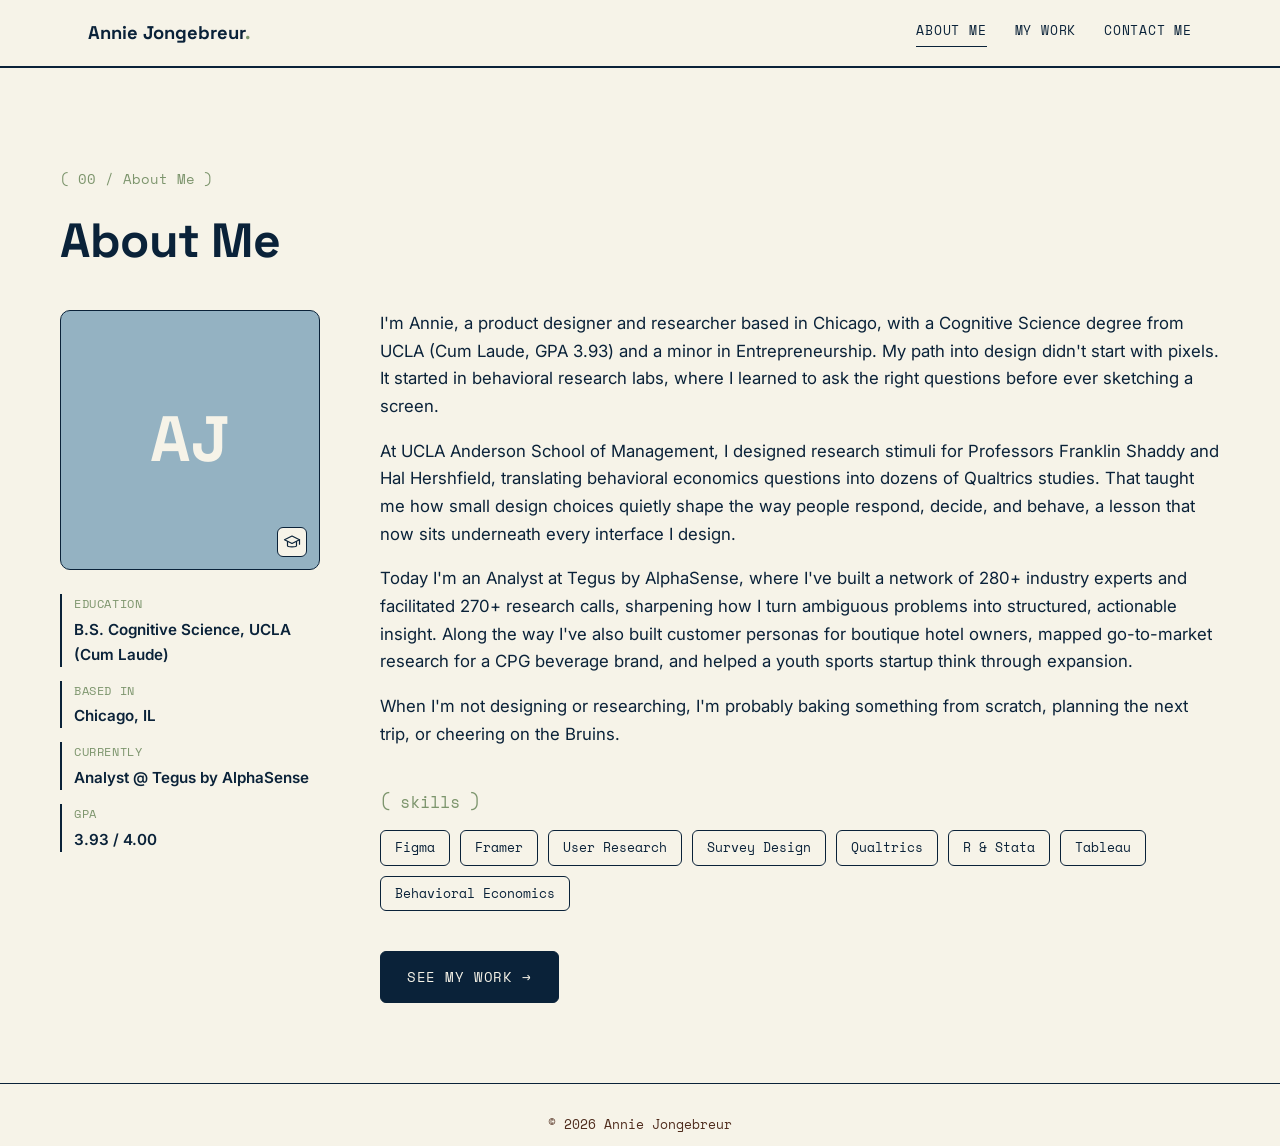
==== Portfolio/about.html @ f0859945 "Add files via upload" ====
<!DOCTYPE html>
<html lang="en">
<head>
<meta charset="UTF-8">
<meta name="viewport" content="width=device-width, initial-scale=1.0">
<title>About | Annie Jongebreur</title>
<link rel="preconnect" href="https://fonts.googleapis.com">
<link rel="preconnect" href="https://fonts.gstatic.com" crossorigin>
<link href="https://fonts.googleapis.com/css2?family=Inter:wght@400;500;600&family=Space+Grotesk:wght@500;600;700&family=Space+Mono:wght@400;700&display=swap" rel="stylesheet">
<link rel="stylesheet" href="styles.css">
</head>
<body>

<svg style="display:none">
  <symbol id="icon-cap" viewBox="0 0 24 24"><path d="M2 9 L12 4 L22 9 L12 14 Z"/><path d="M6 11.5 V17 C6 19, 18 19, 18 17 V11.5"/><line x1="22" y1="9" x2="22" y2="15"/></symbol>
</svg>

<!-- NAV -->
<header class="nav-wrap">
  <nav class="nav">
    <a href="index.html#home" class="logo">Annie Jongebreur<span class="logo-dot">.</span></a>
    <div class="tabs">
      <a href="about.html" class="tab tab-active">About Me</a>
      <a href="index.html#work" class="tab">My Work</a>
      <a href="index.html#contact" class="tab">Contact Me</a>
    </div>
  </nav>
</header>

<section class="section section-cream about-page">
  <div class="section-inner">
    <p class="section-index">( 00 / About Me )</p>
    <h1 class="section-title">About Me</h1>
  </div>

  <div class="section-inner about-grid">
    <div class="about-side">
      <div class="avatar-tile">
        <span class="avatar-mono">AJ</span>
        <svg viewBox="0 0 24 24" class="line-icon avatar-badge"><use href="#icon-cap"></use></svg>
      </div>

      <div class="fact-list">
        <div class="fact-row">
          <span class="fact-label">Education</span>
          <span class="fact-value">B.S. Cognitive Science, UCLA (Cum Laude)</span>
        </div>
        <div class="fact-row">
          <span class="fact-label">Based in</span>
          <span class="fact-value">Chicago, IL</span>
        </div>
        <div class="fact-row">
          <span class="fact-label">Currently</span>
          <span class="fact-value">Analyst @ Tegus by AlphaSense</span>
        </div>
        <div class="fact-row">
          <span class="fact-label">GPA</span>
          <span class="fact-value">3.93 / 4.00</span>
        </div>
      </div>
    </div>

    <div class="about-copy">
      <p>I'm Annie, a product designer and researcher based in Chicago, with a Cognitive Science degree from UCLA (Cum Laude, GPA 3.93) and a minor in Entrepreneurship. My path into design didn't start with pixels. It started in behavioral research labs, where I learned to ask the right questions before ever sketching a screen.</p>

      <p>At UCLA Anderson School of Management, I designed research stimuli for Professors Franklin Shaddy and Hal Hershfield, translating behavioral economics questions into dozens of Qualtrics studies. That taught me how small design choices quietly shape the way people respond, decide, and behave, a lesson that now sits underneath every interface I design.</p>

      <p>Today I'm an Analyst at Tegus by AlphaSense, where I've built a network of 280+ industry experts and facilitated 270+ research calls, sharpening how I turn ambiguous problems into structured, actionable insight. Along the way I've also built customer personas for boutique hotel owners, mapped go-to-market research for a CPG beverage brand, and helped a youth sports startup think through expansion.</p>

      <p>When I'm not designing or researching, I'm probably baking something from scratch, planning the next trip, or cheering on the Bruins.</p>

      <p class="section-index" style="margin-top:2.5rem;">( skills )</p>
      <div class="tag-row">
        <span class="tag">Figma</span>
        <span class="tag">Framer</span>
        <span class="tag">User Research</span>
        <span class="tag">Survey Design</span>
        <span class="tag">Qualtrics</span>
        <span class="tag">R &amp; Stata</span>
        <span class="tag">Tableau</span>
        <span class="tag">Behavioral Economics</span>
      </div>

      <a href="index.html#work" class="btn btn-primary" style="margin-top:2.5rem;">See my work →</a>
    </div>
  </div>
</section>

<footer class="footer footer-light">© <span id="year"></span> Annie Jongebreur</footer>

<script>document.getElementById('year').textContent = new Date().getFullYear();</script>
</body>
</html>
---- Portfolio/styles.css ----
:root {
  --green: #7D956D;
  --blue: #94B2C2;
  --cream: #F6F3E8;
  --brown: #4F2C1D;
  --navy: #0A2239;

  --ink: var(--navy);
  --paper: var(--cream);

  --font-display: 'Space Grotesk', sans-serif;
  --font-body: 'Inter', sans-serif;
  --font-mono: 'Space Mono', monospace;
}

* { box-sizing: border-box; }

html {
  scroll-behavior: smooth;
  scroll-padding-top: 90px;
}

body {
  margin: 0;
  background: var(--paper);
  color: var(--ink);
  font-family: var(--font-body);
  line-height: 1.65;
  background-image:
    linear-gradient(rgba(10,34,57,0.05) 1px, transparent 1px),
    linear-gradient(90deg, rgba(10,34,57,0.05) 1px, transparent 1px);
  background-size: 32px 32px;
}

h1, h2, h3 {
  font-family: var(--font-display);
  font-weight: 700;
  letter-spacing: -0.01em;
  margin: 0;
}

p { margin: 0 0 1em; }

a { color: inherit; text-decoration: none; }

/* ---------- NAV ---------- */
.nav-wrap {
  position: sticky;
  top: 0;
  z-index: 50;
  background: var(--paper);
  border-bottom: 1.5px solid var(--ink);
}

.nav {
  max-width: 1160px;
  margin: 0 auto;
  display: flex;
  align-items: center;
  justify-content: space-between;
  padding: 18px 28px;
}

.logo {
  font-family: var(--font-display);
  font-size: 1.15rem;
  font-weight: 700;
  color: var(--ink);
}
.logo-dot { color: var(--green); }

.tabs {
  display: flex;
  gap: 28px;
  flex-wrap: wrap;
}

.tab {
  font-family: var(--font-mono);
  font-size: 0.82rem;
  text-transform: uppercase;
  letter-spacing: 0.06em;
  padding-bottom: 4px;
  border-bottom: 1.5px solid transparent;
  transition: border-color 0.15s ease, color 0.15s ease;
}
.tab:hover, .tab-active {
  border-color: var(--ink);
}

/* ---------- BUTTONS ---------- */
.btn {
  font-family: var(--font-mono);
  font-size: 0.9rem;
  text-transform: uppercase;
  letter-spacing: 0.04em;
  padding: 13px 26px;
  border: 1.5px solid var(--ink);
  border-radius: 6px;
  background: var(--ink);
  color: var(--paper);
  cursor: pointer;
  display: inline-block;
  transition: background 0.15s ease, color 0.15s ease;
}
.btn:hover { background: transparent; color: var(--ink); }
.btn-light { background: var(--paper); color: var(--ink); border-color: var(--paper); }
.btn-light:hover { background: transparent; color: var(--paper); }

/* ---------- HERO ---------- */
.hero {
  position: relative;
  min-height: 92vh;
  display: flex;
  align-items: center;
  padding: 60px 28px;
}

.corner-mark {
  position: absolute;
  font-family: var(--font-mono);
  color: var(--brown);
  font-size: 1.1rem;
  opacity: 0.6;
}
.corner-tl { top: 24px; left: 24px; }
.corner-tr { top: 24px; right: 24px; }
.corner-bl { bottom: 24px; left: 24px; }
.corner-br { bottom: 24px; right: 24px; }

.hero-grid {
  max-width: 1160px;
  margin: 0 auto;
  width: 100%;
  display: grid;
  grid-template-columns: 1.15fr 0.85fr;
  gap: 60px;
  align-items: center;
}

.eyebrow {
  font-family: var(--font-mono);
  font-size: 0.85rem;
  text-transform: uppercase;
  letter-spacing: 0.06em;
  color: var(--brown);
  margin-bottom: 14px;
}

.hero-line {
  font-size: clamp(2.4rem, 5.2vw, 4.2rem);
  color: var(--ink);
  display: flex;
  align-items: center;
  gap: 0.3em;
  flex-wrap: wrap;
  line-height: 1.1;
}

.cycle-wrap {
  display: inline-block;
  color: var(--green);
}

.cycle-word {
  display: inline-block;
  transition: opacity 0.3s ease, transform 0.3s ease;
}
.cycle-word.fade {
  opacity: 0;
  transform: translateY(8px);
}

.rebus-icon {
  width: 0.9em;
  height: 0.9em;
  fill: none;
  stroke: var(--ink);
  stroke-width: 1.6;
  stroke-linecap: round;
  stroke-linejoin: round;
  transition: opacity 0.3s ease, transform 0.3s ease;
  flex-shrink: 0;
}
.rebus-icon.hide { opacity: 0; transform: scale(0.6); }

.hero-sub {
  max-width: 480px;
  font-size: 1.08rem;
  color: var(--brown);
  margin-top: 18px;
}

.hero-photo-frame {
  position: relative;
  border: 1.5px solid var(--ink);
  border-radius: 10px;
  aspect-ratio: 4 / 5;
  overflow: hidden;
  background: var(--blue);
  display: flex;
  align-items: center;
  justify-content: center;
}
.hero-photo {
  width: 100%;
  height: 100%;
  object-fit: cover;
  filter: grayscale(35%) contrast(1.05);
}
.photo-fallback {
  display: none;
  font-family: var(--font-mono);
  font-size: 0.8rem;
  text-align: center;
  color: var(--paper);
  padding: 20px;
  line-height: 1.6;
}
.hero-photo-frame.photo-missing .hero-photo { display: none; }
.hero-photo-frame.photo-missing .photo-fallback { display: block; }

/* ---------- SECTIONS ---------- */
.section {
  padding: 100px 24px;
  border-top: 1.5px solid var(--ink);
}
.section-inner {
  max-width: 1160px;
  margin: 0 auto;
}
.section-cream { background: var(--paper); }
.section-navy { background: var(--navy); color: var(--paper); }

.section-index {
  font-family: var(--font-mono);
  font-size: 0.85rem;
  color: var(--green);
  margin-bottom: 10px;
}
.section-index.on-dark { color: var(--blue); }

.section-title {
  font-size: clamp(2rem, 4.5vw, 3rem);
  margin-bottom: 16px;
}
.section-title.on-dark { color: var(--paper); }

.section-lede {
  max-width: 600px;
  color: var(--brown);
  font-size: 1.05rem;
}
.section-lede.on-dark { color: var(--blue); }

/* ---------- ICON TILES ---------- */
.icon-tile {
  width: 56px;
  height: 56px;
  border: 1.5px solid var(--ink);
  border-radius: 10px;
  display: flex;
  align-items: center;
  justify-content: center;
  background: var(--paper);
  margin-bottom: 18px;
}
.line-icon {
  width: 28px;
  height: 28px;
  fill: none;
  stroke: var(--ink);
  stroke-width: 1.6;
  stroke-linecap: round;
  stroke-linejoin: round;
}

/* ---------- WORK ---------- */
.work-grid {
  margin-top: 40px;
  display: grid;
  grid-template-columns: repeat(auto-fit, minmax(250px, 1fr));
  gap: 24px;
}

.work-card {
  background: var(--paper);
  border: 1.5px solid var(--ink);
  border-radius: 10px;
  padding: 24px;
  transition: transform 0.15s ease, box-shadow 0.15s ease;
}
.work-card:hover {
  transform: translateY(-4px);
  box-shadow: 4px 4px 0 var(--ink);
}

.work-kicker {
  font-family: var(--font-mono);
  color: var(--green);
  font-size: 0.78rem;
  text-transform: uppercase;
  letter-spacing: 0.05em;
}
.work-card h3 { font-size: 1.35rem; margin: 8px 0 8px; }
.work-card p { font-size: 0.94rem; color: var(--brown); }
.work-tag {
  display: inline-block;
  margin-top: 10px;
  font-family: var(--font-mono);
  font-size: 0.75rem;
  padding: 4px 10px;
  border: 1px solid var(--ink);
  border-radius: 6px;
}

.work-card-add {
  display: flex;
  flex-direction: column;
  align-items: flex-start;
  justify-content: center;
  border-style: dashed;
  background: transparent;
}
.work-card-add p { color: var(--brown); }

/* ---------- CONTACT ---------- */
.contact-grid {
  display: grid;
  grid-template-columns: repeat(auto-fit, minmax(220px, 1fr));
  gap: 20px;
  margin: 40px 0;
}

.contact-card {
  border: 1.5px solid var(--paper);
  border-radius: 10px;
  padding: 22px;
  display: flex;
  flex-direction: column;
  gap: 6px;
  transition: transform 0.15s ease, background 0.15s ease;
}
.contact-card:hover { transform: translateY(-3px); background: rgba(148,178,194,0.12); }
.contact-label {
  font-family: var(--font-mono);
  color: var(--blue);
  font-size: 0.78rem;
  text-transform: uppercase;
  letter-spacing: 0.05em;
}
.contact-value { font-weight: 600; font-size: 1.05rem; }
.contact-card-static { cursor: default; }
.contact-card-static:hover { transform: none; background: none; }

.contact-form {
  max-width: 560px;
  display: flex;
  flex-direction: column;
  gap: 14px;
}
.form-row {
  display: flex;
  gap: 14px;
  flex-wrap: wrap;
}
.form-row input { flex: 1; min-width: 200px; }
.contact-form input,
.contact-form textarea {
  font-family: var(--font-body);
  font-size: 1rem;
  padding: 12px 14px;
  border: 1.5px solid var(--paper);
  border-radius: 8px;
  background: rgba(255,255,255,0.05);
  color: var(--paper);
}
.contact-form input::placeholder,
.contact-form textarea::placeholder { color: rgba(246,243,232,0.5); }
.contact-form textarea { resize: vertical; }

.footer {
  text-align: center;
  padding: 30px 0 10px;
  font-family: var(--font-mono);
  color: var(--blue);
  font-size: 0.82rem;
}
.footer-light {
  color: var(--brown);
  border-top: 1.5px solid var(--ink);
  background: var(--paper);
}

/* ---------- ABOUT PAGE ---------- */
.about-page { padding-bottom: 80px; }
.about-grid {
  display: grid;
  grid-template-columns: 260px 1fr;
  gap: 60px;
  align-items: start;
  margin-top: 30px;
}

.about-side { position: sticky; top: 110px; }

.avatar-tile {
  width: 100%;
  aspect-ratio: 1;
  border: 1.5px solid var(--ink);
  border-radius: 10px;
  background: var(--blue);
  display: flex;
  align-items: center;
  justify-content: center;
  position: relative;
  margin-bottom: 24px;
}
.avatar-mono {
  font-family: var(--font-display);
  font-size: 4rem;
  font-weight: 700;
  color: var(--paper);
}
.avatar-badge {
  position: absolute;
  bottom: 12px;
  right: 12px;
  width: 30px;
  height: 30px;
  padding: 5px;
  background: var(--paper);
  border: 1.5px solid var(--ink);
  border-radius: 6px;
  stroke: var(--ink);
}

.fact-list {
  display: flex;
  flex-direction: column;
  gap: 14px;
}
.fact-row {
  border-left: 2px solid var(--ink);
  padding-left: 12px;
  display: flex;
  flex-direction: column;
  gap: 2px;
}
.fact-label {
  font-family: var(--font-mono);
  font-size: 0.78rem;
  text-transform: uppercase;
  letter-spacing: 0.05em;
  color: var(--green);
}
.fact-value { font-weight: 600; font-size: 0.95rem; }

.about-copy p { font-size: 1.05rem; }

.tag-row {
  display: flex;
  flex-wrap: wrap;
  gap: 10px;
  margin-top: 14px;
}
.tag {
  font-family: var(--font-mono);
  font-size: 0.82rem;
  padding: 6px 14px;
  border: 1.5px solid var(--ink);
  border-radius: 6px;
  background: var(--paper);
}

/* ---------- FEATURED CASE STUDY CARD ---------- */
.featured-case {
  display: flex;
  gap: 36px;
  border: 1.5px solid var(--ink);
  border-radius: 12px;
  padding: 28px;
  margin-top: 40px;
  background: var(--paper);
  align-items: stretch;
  transition: transform 0.15s ease, box-shadow 0.15s ease;
}
.featured-case:hover { transform: translateY(-4px); box-shadow: 5px 5px 0 var(--ink); }

.featured-case-media {
  flex: 0 0 260px;
  border: 1.5px solid var(--ink);
  border-radius: 10px;
  background: var(--blue);
  display: flex;
  align-items: center;
  justify-content: center;
  overflow: hidden;
  padding: 14px;
}
.featured-case-media img {
  width: 100%;
  height: auto;
  max-height: 320px;
  object-fit: contain;
  border-radius: 6px;
}

.featured-case-copy {
  flex: 1;
  display: flex;
  flex-direction: column;
  justify-content: center;
}
.featured-case-copy h3 { font-size: 1.7rem; margin: 8px 0 10px; }
.featured-case-copy p { color: var(--brown); font-size: 0.98rem; max-width: 560px; }
.featured-case-copy .tag-row { margin: 6px 0 18px; }
.featured-case-copy .btn { align-self: flex-start; }

.subgrid-label {
  font-family: var(--font-mono);
  font-size: 0.8rem;
  text-transform: uppercase;
  letter-spacing: 0.05em;
  color: var(--brown);
  margin: 48px 0 -4px;
}

/* ---------- CASE STUDY PAGE ---------- */
.cs-back {
  display: inline-block;
  font-family: var(--font-mono);
  font-size: 0.82rem;
  padding: 26px 24px 0;
  max-width: 1160px;
  margin: 0 auto;
}
.cs-back-row { max-width: 1160px; margin: 0 auto; padding: 0 24px; }

.cs-header {
  max-width: 1160px;
  margin: 0 auto;
  padding: 20px 24px 50px;
}
.cs-header h1 {
  font-size: clamp(2.1rem, 5vw, 3.2rem);
  margin: 14px 0 18px;
  max-width: 800px;
}
.cs-header .section-lede { max-width: 700px; }

.cs-meta {
  display: flex;
  flex-wrap: wrap;
  gap: 32px;
  margin-top: 30px;
}
.cs-meta-item {
  border-left: 2px solid var(--ink);
  padding-left: 12px;
}
.cs-meta-label {
  display: block;
  font-family: var(--font-mono);
  font-size: 0.76rem;
  text-transform: uppercase;
  letter-spacing: 0.05em;
  color: var(--green);
}
.cs-meta-value { font-weight: 600; font-size: 0.95rem; }

.cs-figure-solo {
  max-width: 420px;
  margin-left: auto;
  margin-right: auto;
}
.cs-figure-solo img { width: 100%; }
.cs-figure-solo .cs-figure-caption { text-align: center; max-width: none; }

.cs-section {
  padding: 64px 24px;
  border-top: 1.5px solid var(--ink);
}
.cs-section-inner { max-width: 1160px; margin: 0 auto; }
.cs-section h2 { font-size: clamp(1.6rem, 3.5vw, 2.2rem); margin-bottom: 18px; }
.cs-section > .cs-section-inner > p,
.cs-body p { font-size: 1.02rem; color: var(--brown); max-width: 760px; }

.cs-list { margin: 0 0 1.4em; padding-left: 1.3em; color: var(--brown); }
.cs-list li { margin-bottom: 8px; font-size: 1.02rem; }
.cs-list .cs-sublist { margin-top: 8px; }

.cs-numbered {
  list-style: none;
  margin: 0;
  padding: 0;
  counter-reset: cs-count;
}
.cs-numbered > li {
  counter-increment: cs-count;
  position: relative;
  padding-left: 42px;
  margin-bottom: 20px;
  font-size: 1.02rem;
  color: var(--brown);
}
.cs-numbered > li::before {
  content: counter(cs-count, decimal-leading-zero);
  position: absolute;
  left: 0;
  top: 0;
  font-family: var(--font-mono);
  font-size: 0.85rem;
  color: var(--green);
  border: 1.5px solid var(--ink);
  border-radius: 5px;
  width: 26px;
  height: 26px;
  display: flex;
  align-items: center;
  justify-content: center;
  background: var(--paper);
}
.cs-numbered > li strong { color: var(--ink); }

.cs-quotes {
  display: flex;
  flex-direction: column;
  gap: 14px;
  margin: 24px 0;
}
.cs-quote {
  border-left: 2.5px solid var(--green);
  padding: 4px 0 4px 18px;
  font-size: 1rem;
  font-style: italic;
  color: var(--ink);
  max-width: 720px;
}

.cs-figure { margin: 28px 0; }
.cs-figure img {
  width: 100%;
  display: block;
}
.cs-figure-caption {
  font-family: var(--font-mono);
  font-size: 0.8rem;
  color: var(--brown);
  margin-top: 10px;
  max-width: 620px;
}
.cs-problem-cols {
  display: grid;
  grid-template-columns: 1fr 1fr;
  gap: 32px;
  margin: 32px 0;
  align-items: start;
}
.cs-problem-col {
  border: 1.5px solid var(--ink);
  border-radius: 12px;
  padding: 26px;
}
.cs-problem-col h3 {
  font-size: 1.7rem;
  margin-bottom: 12px;
}
.cs-problem-col p { color: var(--brown); font-size: 1.02rem; }
.cs-problem-col .cs-figure { margin: 22px 0; }
.cs-problem-col .cs-flow { margin: 16px 0 0; }

.cs-flow {
  display: flex;
  flex-wrap: wrap;
  align-items: center;
  gap: 10px;
  margin: 26px 0;
  padding: 22px;
  border: 1.5px solid var(--ink);
  border-radius: 10px;
  background: rgba(148,178,194,0.1);
}
.cs-flow-chip {
  font-family: var(--font-mono);
  font-size: 0.8rem;
  text-transform: uppercase;
  letter-spacing: 0.03em;
  padding: 8px 12px;
  border: 1.5px solid var(--ink);
  border-radius: 6px;
  background: var(--paper);
}
.cs-flow-arrow { color: var(--brown); font-size: 1rem; }

.cs-problem-intro {
  display: flex;
  gap: 32px;
  align-items: stretch;
  margin-top: 30px;
}
.cs-problem-intro-image { flex: 3; margin: 0; }
.cs-problem-intro-image img { height: auto; }
.cs-flow-vertical {
  flex: 1;
  min-width: 190px;
  max-width: 230px;
  display: flex;
  flex-direction: column;
  align-items: center;
  gap: 6px;
  border: 1.5px solid var(--ink);
  border-radius: 10px;
  padding: 16px;
  background: rgba(148,178,194,0.1);
}
.cs-flow-vertical-label {
  font-size: 0.78rem;
  color: var(--brown);
  text-align: center;
  margin: 0 0 6px;
}
.cs-flow-vertical .cs-flow-chip {
  width: 100%;
  text-align: center;
  box-sizing: border-box;
  font-size: 0.7rem;
  padding: 6px 8px;
}
.cs-flow-arrow-down { color: var(--brown); font-size: 1rem; line-height: 1; }

.cs-cta-showcase {
  display: flex;
  align-items: center;
  justify-content: center;
  gap: 40px;
  margin: 36px 0;
}
.cs-cta-showcase .cs-figure-solo { margin: 0; flex-shrink: 0; }
.cs-cta-quote { flex: 1; max-width: 260px; margin: 0; }

.cs-loop-row {
  display: grid;
  grid-template-columns: 1fr 400px;
  gap: 40px;
  align-items: center;
  margin: 28px 0;
}
.cs-loop-row p { margin: 0; }

.cs-cycle { margin: 0; }
.cs-cycle svg { width: 100%; height: auto; display: block; }
.cs-cycle-node-rect { fill: var(--paper); stroke: var(--ink); stroke-width: 1.75; }
.cs-cycle-path { fill: none; stroke: var(--ink); stroke-width: 1.75; }
.cs-cycle-arrow { fill: var(--ink); }
.cs-cycle-label {
  font-family: var(--font-mono);
  font-size: 11px;
  fill: var(--ink);
  text-anchor: middle;
}

.cs-pin-arrowhead { fill: var(--ink); }

.cs-layout-showcase { margin-top: 30px; }

.cs-annotated-screen {
  position: relative;
  display: grid;
  grid-template-columns: 300px 400px 300px;
  gap: 30px;
  justify-content: center;
  margin: 0 auto 70px;
}
.cs-annotated-screen:last-of-type { margin-bottom: 10px; }

.cs-annotated-media { position: relative; }
.cs-annotated-media img { width: 100%; display: block; }
.cs-callout-lines {
  position: absolute;
  inset: 0;
  width: 100%;
  height: 100%;
  pointer-events: none;
}
.cs-callout-lines path {
  fill: none;
  stroke: var(--ink);
  stroke-width: 1.5;
}

.cs-callouts-left, .cs-callouts-right { position: relative; }
.cs-callout {
  position: absolute;
  width: 100%;
  box-sizing: border-box;
}
.cs-callouts-left .cs-callout { text-align: right; padding-right: 20px; }
.cs-callouts-right .cs-callout { text-align: left; padding-left: 20px; }

.cs-callout-num {
  display: inline-flex;
  align-items: center;
  justify-content: center;
  width: 26px;
  height: 26px;
  border: 1.5px solid var(--ink);
  border-radius: 5px;
  font-family: var(--font-mono);
  font-size: 0.82rem;
  font-weight: 700;
  color: var(--green);
  background: var(--paper);
  margin-bottom: 8px;
}
.cs-callout p {
  margin: 0;
  font-size: 1.02rem;
  line-height: 1.55;
  color: var(--brown);
}

.cs-conclusion {
  max-width: 1040px;
  margin: 30px auto 0;
  padding: 32px 44px;
  border: 1.5px solid var(--ink);
  border-radius: 14px;
  background: rgba(148,178,194,0.1);
  font-size: 1.05rem;
  color: var(--brown);
  text-align: center;
}

.cs-principles {
  display: grid;
  grid-template-columns: repeat(2, 1fr);
  gap: 20px;
  margin-top: 24px;
}
.cs-principles-tight {
  grid-template-columns: repeat(auto-fit, minmax(230px, 1fr));
  margin-top: 18px;
}
.principle-card {
  border: 1.5px solid var(--ink);
  border-radius: 10px;
  padding: 22px;
}
.principle-index {
  font-family: var(--font-mono);
  font-size: 0.78rem;
  color: var(--green);
  display: block;
  margin-bottom: 8px;
}
.principle-card h3 { font-size: 1.2rem; margin-bottom: 8px; }
.principle-card p { font-size: 0.92rem; color: var(--brown); margin: 0; }

.wireframe-grid {
  display: grid;
  grid-template-columns: repeat(auto-fit, minmax(220px, 1fr));
  gap: 22px;
  margin-top: 30px;
}
.wireframe-card {
  border: 1.5px solid var(--ink);
  border-radius: 10px;
  padding: 16px;
  background: var(--paper);
}
.wireframe-card img {
  width: 100%;
  border: 1px solid var(--ink);
  border-radius: 6px;
  margin-bottom: 14px;
}
.wireframe-card h4 {
  font-family: var(--font-display);
  font-size: 1.05rem;
  margin: 0 0 10px;
}
.wf-pros, .wf-cons {
  font-size: 0.85rem;
  margin: 0 0 8px;
  color: var(--brown);
}
.wf-pros span, .wf-cons span {
  font-family: var(--font-mono);
  font-size: 0.72rem;
  text-transform: uppercase;
  letter-spacing: 0.04em;
  color: var(--green);
  display: block;
  margin-bottom: 3px;
}
.wf-cons span { color: var(--brown); }

.choice-row {
  display: flex;
  align-items: center;
  gap: 44px;
  margin-bottom: 56px;
}
.choice-row:nth-of-type(even) { flex-direction: row-reverse; }
.choice-media {
  flex: 0 0 300px;
  display: flex;
  align-items: center;
  justify-content: center;
}
.choice-media img { width: 100%; }
.choice-text { flex: 1; }
.choice-text .cs-meta-label { margin-bottom: 6px; }
.choice-text h3 { font-size: 1.3rem; margin-bottom: 8px; }
.choice-text p { color: var(--brown); font-size: 0.98rem; margin: 0; }
.choice-row-noimg .choice-text { flex: 1; max-width: 720px; }

.cs-note {
  border: 1.5px dashed var(--ink);
  border-radius: 10px;
  padding: 18px 20px;
  font-family: var(--font-mono);
  font-size: 0.85rem;
  color: var(--brown);
  max-width: 640px;
  margin-top: 10px;
}

.cs-stat-grid {
  display: grid;
  grid-template-columns: repeat(auto-fit, minmax(120px, 1fr));
  gap: 16px;
  margin: 20px 0 40px;
}
.cs-stat {
  border: 1.5px solid var(--ink);
  border-radius: 10px;
  padding: 18px 12px;
  text-align: center;
  display: flex;
  flex-direction: column;
  gap: 6px;
}
.cs-stat-num {
  font-family: var(--font-display);
  font-size: 1.7rem;
  font-weight: 700;
  color: var(--green);
}
.cs-stat-label {
  font-family: var(--font-mono);
  font-size: 0.7rem;
  text-transform: uppercase;
  letter-spacing: 0.03em;
  color: var(--brown);
}

.cs-sources { list-style: none; margin: 20px 0 0; padding: 0; }
.cs-sources li { margin-bottom: 10px; }
.cs-sources a {
  font-family: var(--font-mono);
  font-size: 0.85rem;
  border-bottom: 1px solid var(--ink);
  word-break: break-all;
}
.cs-sources a:hover { color: var(--green); border-color: var(--green); }

.cs-footer-nav {
  display: flex;
  justify-content: space-between;
  align-items: center;
  flex-wrap: wrap;
  gap: 16px;
  max-width: 1160px;
  margin: 0 auto;
  padding: 40px 24px 0;
}

/* ---------- RESPONSIVE ---------- */
@media (max-width: 860px) {
  .hero-grid { grid-template-columns: 1fr; }
  .hero-photo-frame { max-width: 320px; margin: 24px auto 0; }
  .about-grid { grid-template-columns: 1fr; }
  .about-side { position: static; }
  .avatar-tile { max-width: 220px; }
  .nav { flex-direction: column; gap: 12px; padding: 16px; }
  .tabs { gap: 18px; }

  .featured-case { flex-direction: column; }
  .featured-case-media { flex: none; }
  .cs-principles { grid-template-columns: 1fr; }
  .choice-row, .choice-row:nth-of-type(even) { flex-direction: column; }
  .choice-media { flex: none; width: 100%; }
  .cs-problem-cols { grid-template-columns: 1fr; }
  .cs-loop-row { grid-template-columns: 1fr; }
  .cs-problem-intro { flex-direction: column; }
  .cs-cta-showcase { flex-direction: column; }
  .cs-cta-quote { max-width: 100%; }
}

@media (max-width: 1180px) {
  .cs-annotated-screen { grid-template-columns: 1fr; }
  .cs-annotated-media { max-width: 400px; margin: 0 auto; order: -1; }
  .cs-callouts-left, .cs-callouts-right {
    display: flex;
    flex-direction: column;
    gap: 18px;
    margin-top: 20px;
  }
  .cs-callout {
    position: static;
    text-align: left !important;
    padding-left: 0 !important;
    padding-right: 0 !important;
  }
  .cs-callout-lines { display: none; }
}
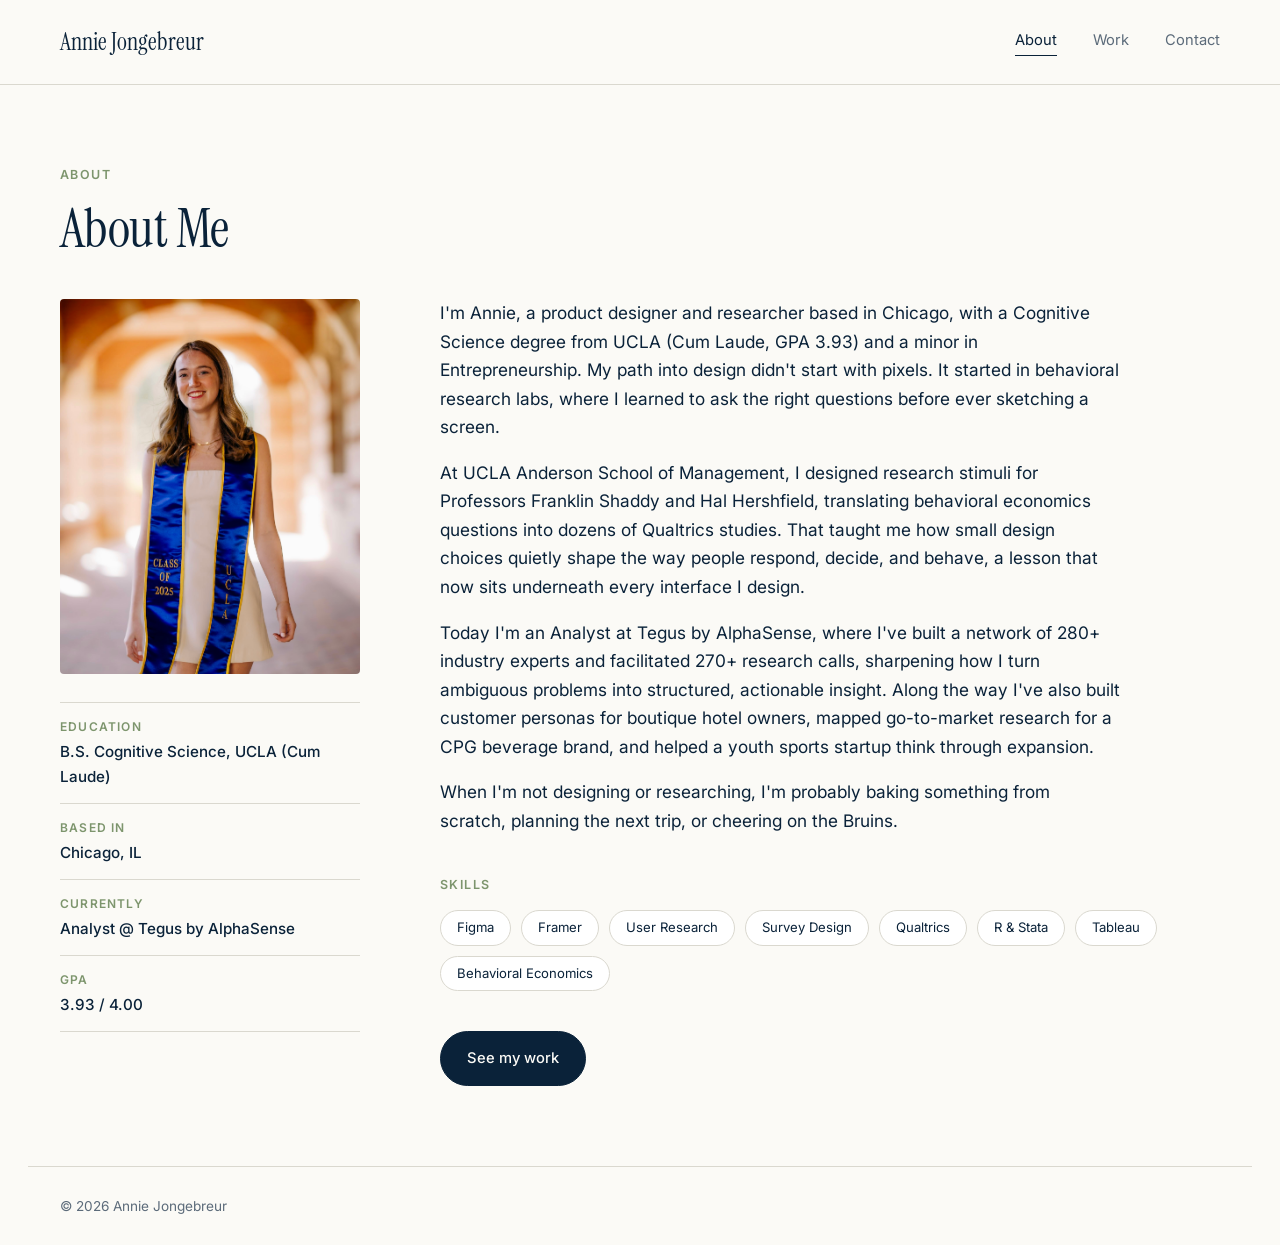
==== commit f0495a66: "Add files via upload" ====
--- a/Portfolio/about.html
+++ b/Portfolio/about.html
@@ -6,38 +6,33 @@
 <title>About | Annie Jongebreur</title>
 <link rel="preconnect" href="https://fonts.googleapis.com">
 <link rel="preconnect" href="https://fonts.gstatic.com" crossorigin>
-<link href="https://fonts.googleapis.com/css2?family=Inter:wght@400;500;600&family=Space+Grotesk:wght@500;600;700&family=Space+Mono:wght@400;700&display=swap" rel="stylesheet">
+<link href="https://fonts.googleapis.com/css2?family=Instrument+Serif:ital@0;1&family=Inter:wght@400;500;600&display=swap" rel="stylesheet">
 <link rel="stylesheet" href="styles.css">
 </head>
 <body>
 
-<svg style="display:none">
-  <symbol id="icon-cap" viewBox="0 0 24 24"><path d="M2 9 L12 4 L22 9 L12 14 Z"/><path d="M6 11.5 V17 C6 19, 18 19, 18 17 V11.5"/><line x1="22" y1="9" x2="22" y2="15"/></symbol>
-</svg>
-
 <!-- NAV -->
 <header class="nav-wrap">
   <nav class="nav">
-    <a href="index.html#home" class="logo">Annie Jongebreur<span class="logo-dot">.</span></a>
+    <a href="index.html#home" class="logo">Annie Jongebreur</a>
     <div class="tabs">
-      <a href="about.html" class="tab tab-active">About Me</a>
-      <a href="index.html#work" class="tab">My Work</a>
-      <a href="index.html#contact" class="tab">Contact Me</a>
+      <a href="about.html" class="tab tab-active">About</a>
+      <a href="index.html#work" class="tab">Work</a>
+      <a href="index.html#contact" class="tab">Contact</a>
     </div>
   </nav>
 </header>
 
 <section class="section section-cream about-page">
   <div class="section-inner">
-    <p class="section-index">( 00 / About Me )</p>
+    <p class="section-index">About</p>
     <h1 class="section-title">About Me</h1>
   </div>
 
   <div class="section-inner about-grid">
     <div class="about-side">
       <div class="avatar-tile">
-        <span class="avatar-mono">AJ</span>
-        <svg viewBox="0 0 24 24" class="line-icon avatar-badge"><use href="#icon-cap"></use></svg>
+        <img src="assets/annie-photo.jpg" alt="Annie Jongebreur">
       </div>
 
       <div class="fact-list">
@@ -69,7 +64,7 @@
 
       <p>When I'm not designing or researching, I'm probably baking something from scratch, planning the next trip, or cheering on the Bruins.</p>
 
-      <p class="section-index" style="margin-top:2.5rem;">( skills )</p>
+      <p class="section-index" style="margin-top:2.5rem;">Skills</p>
       <div class="tag-row">
         <span class="tag">Figma</span>
         <span class="tag">Framer</span>
@@ -81,7 +76,7 @@
         <span class="tag">Behavioral Economics</span>
       </div>
 
-      <a href="index.html#work" class="btn btn-primary" style="margin-top:2.5rem;">See my work →</a>
+      <a href="index.html#work" class="btn" style="margin-top:2.5rem;">See my work</a>
     </div>
   </div>
 </section>
--- a/Portfolio/styles.css
+++ b/Portfolio/styles.css
@@ -6,11 +6,14 @@
   --navy: #0A2239;
 
   --ink: var(--navy);
-  --paper: var(--cream);
-
-  --font-display: 'Space Grotesk', sans-serif;
+  --paper: #FBFAF6;
+  --muted: #5C6B7A;
+  --line: #DAD8CF;
+  --tint: rgba(148, 178, 194, 0.12);
+
+  --font-display: 'Instrument Serif', Georgia, serif;
   --font-body: 'Inter', sans-serif;
-  --font-mono: 'Space Mono', monospace;
+  --font-mono: 'Inter', sans-serif;
 }
 
 * { box-sizing: border-box; }
@@ -26,332 +29,223 @@
   color: var(--ink);
   font-family: var(--font-body);
   line-height: 1.65;
-  background-image:
-    linear-gradient(rgba(10,34,57,0.05) 1px, transparent 1px),
-    linear-gradient(90deg, rgba(10,34,57,0.05) 1px, transparent 1px);
-  background-size: 32px 32px;
-}
-
-h1, h2, h3 {
+  -webkit-font-smoothing: antialiased;
+}
+
+h1, h2, h3, h4 {
   font-family: var(--font-display);
-  font-weight: 700;
+  font-weight: 400;
   letter-spacing: -0.01em;
   margin: 0;
+  line-height: 1.1;
 }
 
 p { margin: 0 0 1em; }
 
 a { color: inherit; text-decoration: none; }
+
+img { max-width: 100%; }
 
 /* ---------- NAV ---------- */
 .nav-wrap {
   position: sticky;
   top: 0;
   z-index: 50;
-  background: var(--paper);
-  border-bottom: 1.5px solid var(--ink);
+  background: rgba(251, 250, 246, 0.92);
+  backdrop-filter: blur(8px);
+  border-bottom: 1px solid var(--line);
 }
 
 .nav {
-  max-width: 1160px;
+  max-width: 1224px;
   margin: 0 auto;
   display: flex;
   align-items: center;
   justify-content: space-between;
-  padding: 18px 28px;
+  padding: 22px 32px;
 }
 
 .logo {
   font-family: var(--font-display);
-  font-size: 1.15rem;
-  font-weight: 700;
+  font-size: 1.5rem;
   color: var(--ink);
 }
-.logo-dot { color: var(--green); }
+.logo-dot { display: none; }
 
 .tabs {
   display: flex;
-  gap: 28px;
+  gap: 36px;
   flex-wrap: wrap;
 }
 
 .tab {
-  font-family: var(--font-mono);
-  font-size: 0.82rem;
-  text-transform: uppercase;
-  letter-spacing: 0.06em;
-  padding-bottom: 4px;
-  border-bottom: 1.5px solid transparent;
-  transition: border-color 0.15s ease, color 0.15s ease;
+  font-size: 0.92rem;
+  color: var(--muted);
+  padding-bottom: 3px;
+  border-bottom: 1px solid transparent;
+  transition: color 0.15s ease, border-color 0.15s ease;
 }
 .tab:hover, .tab-active {
+  color: var(--ink);
   border-color: var(--ink);
 }
 
 /* ---------- BUTTONS ---------- */
 .btn {
-  font-family: var(--font-mono);
-  font-size: 0.9rem;
-  text-transform: uppercase;
-  letter-spacing: 0.04em;
-  padding: 13px 26px;
-  border: 1.5px solid var(--ink);
-  border-radius: 6px;
+  font-family: var(--font-body);
+  font-size: 0.92rem;
+  font-weight: 500;
+  padding: 14px 26px;
+  border: 1px solid var(--ink);
+  border-radius: 999px;
   background: var(--ink);
   color: var(--paper);
   cursor: pointer;
   display: inline-block;
-  transition: background 0.15s ease, color 0.15s ease;
-}
-.btn:hover { background: transparent; color: var(--ink); }
-.btn-light { background: var(--paper); color: var(--ink); border-color: var(--paper); }
-.btn-light:hover { background: transparent; color: var(--paper); }
+  transition: background 0.2s ease, color 0.2s ease, border-color 0.2s ease;
+}
+.btn:hover { background: var(--green); border-color: var(--green); color: var(--paper); }
+.btn-line { background: transparent; color: var(--ink); }
+.btn-line:hover { background: var(--ink); border-color: var(--ink); color: var(--paper); }
+.btns { display: flex; gap: 14px; flex-wrap: wrap; }
 
 /* ---------- HERO ---------- */
 .hero {
-  position: relative;
-  min-height: 92vh;
-  display: flex;
-  align-items: center;
-  padding: 60px 28px;
-}
-
-.corner-mark {
-  position: absolute;
-  font-family: var(--font-mono);
+  max-width: 1224px;
+  margin: 0 auto;
+  padding: 70px 32px 90px;
+}
+
+.hero-grid {
+  display: grid;
+  grid-template-columns: 1.25fr 0.75fr;
+  gap: 80px;
+  align-items: center;
+}
+
+.eyebrow {
+  font-size: 0.82rem;
+  letter-spacing: 0.12em;
+  text-transform: uppercase;
+  color: var(--green);
+  font-weight: 600;
+  margin-bottom: 26px;
+}
+
+.hero-line {
+  font-size: clamp(3.4rem, 8vw, 6.4rem);
+  line-height: 0.98;
+  letter-spacing: -0.02em;
+}
+.hero-name { color: var(--green); font-style: italic; }
+
+.hero-sub {
+  font-size: 1.25rem;
   color: var(--brown);
-  font-size: 1.1rem;
-  opacity: 0.6;
-}
-.corner-tl { top: 24px; left: 24px; }
-.corner-tr { top: 24px; right: 24px; }
-.corner-bl { bottom: 24px; left: 24px; }
-.corner-br { bottom: 24px; right: 24px; }
-
-.hero-grid {
-  max-width: 1160px;
-  margin: 0 auto;
-  width: 100%;
-  display: grid;
-  grid-template-columns: 1.15fr 0.85fr;
-  gap: 60px;
-  align-items: center;
-}
-
-.eyebrow {
-  font-family: var(--font-mono);
-  font-size: 0.85rem;
-  text-transform: uppercase;
-  letter-spacing: 0.06em;
-  color: var(--brown);
-  margin-bottom: 14px;
-}
-
-.hero-line {
-  font-size: clamp(2.4rem, 5.2vw, 4.2rem);
-  color: var(--ink);
-  display: flex;
-  align-items: center;
-  gap: 0.3em;
-  flex-wrap: wrap;
-  line-height: 1.1;
-}
-
-.cycle-wrap {
-  display: inline-block;
-  color: var(--green);
-}
-
-.cycle-word {
-  display: inline-block;
-  transition: opacity 0.3s ease, transform 0.3s ease;
-}
-.cycle-word.fade {
-  opacity: 0;
-  transform: translateY(8px);
-}
-
-.rebus-icon {
-  width: 0.9em;
-  height: 0.9em;
-  fill: none;
-  stroke: var(--ink);
-  stroke-width: 1.6;
-  stroke-linecap: round;
-  stroke-linejoin: round;
-  transition: opacity 0.3s ease, transform 0.3s ease;
-  flex-shrink: 0;
-}
-.rebus-icon.hide { opacity: 0; transform: scale(0.6); }
-
-.hero-sub {
+  margin: 28px 0 14px;
+}
+.hero-lede {
+  color: var(--muted);
   max-width: 480px;
-  font-size: 1.08rem;
-  color: var(--brown);
-  margin-top: 18px;
+  margin-bottom: 38px;
 }
 
 .hero-photo-frame {
-  position: relative;
-  border: 1.5px solid var(--ink);
-  border-radius: 10px;
   aspect-ratio: 4 / 5;
+  border-radius: 4px;
   overflow: hidden;
-  background: var(--blue);
-  display: flex;
-  align-items: center;
-  justify-content: center;
+  background: #e9e6dc;
 }
 .hero-photo {
   width: 100%;
   height: 100%;
   object-fit: cover;
-  filter: grayscale(35%) contrast(1.05);
-}
-.photo-fallback {
-  display: none;
-  font-family: var(--font-mono);
+  display: block;
+}
+.hero-caption {
   font-size: 0.8rem;
-  text-align: center;
-  color: var(--paper);
-  padding: 20px;
-  line-height: 1.6;
-}
-.hero-photo-frame.photo-missing .hero-photo { display: none; }
-.hero-photo-frame.photo-missing .photo-fallback { display: block; }
+  color: var(--muted);
+  margin: 12px 0 0;
+  display: flex;
+  justify-content: space-between;
+}
 
 /* ---------- SECTIONS ---------- */
 .section {
-  padding: 100px 24px;
-  border-top: 1.5px solid var(--ink);
+  padding: 80px 32px 100px;
+  border-top: 1px solid var(--line);
 }
 .section-inner {
   max-width: 1160px;
   margin: 0 auto;
 }
 .section-cream { background: var(--paper); }
-.section-navy { background: var(--navy); color: var(--paper); }
 
 .section-index {
-  font-family: var(--font-mono);
-  font-size: 0.85rem;
-  color: var(--green);
-  margin-bottom: 10px;
-}
-.section-index.on-dark { color: var(--blue); }
+  font-size: 0.78rem;
+  letter-spacing: 0.12em;
+  text-transform: uppercase;
+  font-weight: 600;
+  color: var(--green);
+  margin-bottom: 14px;
+}
 
 .section-title {
-  font-size: clamp(2rem, 4.5vw, 3rem);
+  font-size: clamp(2.4rem, 5vw, 3.4rem);
   margin-bottom: 16px;
 }
-.section-title.on-dark { color: var(--paper); }
 
 .section-lede {
-  max-width: 600px;
-  color: var(--brown);
-  font-size: 1.05rem;
-}
-.section-lede.on-dark { color: var(--blue); }
-
-/* ---------- ICON TILES ---------- */
-.icon-tile {
-  width: 56px;
-  height: 56px;
-  border: 1.5px solid var(--ink);
-  border-radius: 10px;
-  display: flex;
-  align-items: center;
-  justify-content: center;
-  background: var(--paper);
-  margin-bottom: 18px;
-}
-.line-icon {
-  width: 28px;
-  height: 28px;
-  fill: none;
-  stroke: var(--ink);
-  stroke-width: 1.6;
-  stroke-linecap: round;
-  stroke-linejoin: round;
-}
-
-/* ---------- WORK ---------- */
-.work-grid {
-  margin-top: 40px;
-  display: grid;
-  grid-template-columns: repeat(auto-fit, minmax(250px, 1fr));
+  max-width: 620px;
+  color: var(--muted);
+  font-size: 1.08rem;
+}
+
+/* ---------- WORK LIST ---------- */
+.work-list { margin-top: 36px; }
+.work-row {
+  display: grid;
+  grid-template-columns: 60px 1.2fr 1.6fr 120px 30px;
   gap: 24px;
-}
-
-.work-card {
-  background: var(--paper);
-  border: 1.5px solid var(--ink);
-  border-radius: 10px;
-  padding: 24px;
-  transition: transform 0.15s ease, box-shadow 0.15s ease;
-}
-.work-card:hover {
-  transform: translateY(-4px);
-  box-shadow: 4px 4px 0 var(--ink);
-}
-
-.work-kicker {
-  font-family: var(--font-mono);
-  color: var(--green);
-  font-size: 0.78rem;
-  text-transform: uppercase;
-  letter-spacing: 0.05em;
-}
-.work-card h3 { font-size: 1.35rem; margin: 8px 0 8px; }
-.work-card p { font-size: 0.94rem; color: var(--brown); }
-.work-tag {
-  display: inline-block;
-  margin-top: 10px;
-  font-family: var(--font-mono);
-  font-size: 0.75rem;
-  padding: 4px 10px;
-  border: 1px solid var(--ink);
-  border-radius: 6px;
-}
-
-.work-card-add {
-  display: flex;
-  flex-direction: column;
-  align-items: flex-start;
-  justify-content: center;
-  border-style: dashed;
-  background: transparent;
-}
-.work-card-add p { color: var(--brown); }
+  align-items: center;
+  padding: 28px 0;
+  border-top: 1px solid var(--line);
+  transition: padding 0.25s ease;
+}
+.work-row:last-child { border-bottom: 1px solid var(--line); }
+.work-row:hover { padding-left: 14px; }
+.work-num { color: var(--muted); font-size: 0.85rem; }
+.work-row h3 { font-size: 1.9rem; }
+.work-row p { color: var(--muted); font-size: 0.95rem; margin: 0; }
+.work-tag { font-size: 0.8rem; color: var(--green); font-weight: 600; }
+.work-arrow { transition: transform 0.25s ease; }
+.work-row:hover .work-arrow { transform: translateX(6px); }
 
 /* ---------- CONTACT ---------- */
 .contact-grid {
   display: grid;
   grid-template-columns: repeat(auto-fit, minmax(220px, 1fr));
-  gap: 20px;
+  gap: 0;
   margin: 40px 0;
-}
-
+  border-top: 1px solid var(--line);
+  border-bottom: 1px solid var(--line);
+}
 .contact-card {
-  border: 1.5px solid var(--paper);
-  border-radius: 10px;
-  padding: 22px;
+  padding: 24px 24px 24px 0;
   display: flex;
   flex-direction: column;
-  gap: 6px;
-  transition: transform 0.15s ease, background 0.15s ease;
-}
-.contact-card:hover { transform: translateY(-3px); background: rgba(148,178,194,0.12); }
+  gap: 4px;
+  transition: color 0.15s ease;
+}
+.contact-card + .contact-card { padding-left: 24px; border-left: 1px solid var(--line); }
+a.contact-card:hover .contact-value { color: var(--green); }
 .contact-label {
-  font-family: var(--font-mono);
-  color: var(--blue);
-  font-size: 0.78rem;
-  text-transform: uppercase;
-  letter-spacing: 0.05em;
-}
-.contact-value { font-weight: 600; font-size: 1.05rem; }
-.contact-card-static { cursor: default; }
-.contact-card-static:hover { transform: none; background: none; }
+  color: var(--muted);
+  font-size: 0.75rem;
+  text-transform: uppercase;
+  letter-spacing: 0.1em;
+}
+.contact-value { font-weight: 500; font-size: 1.05rem; }
 
 .contact-form {
   max-width: 560px;
@@ -359,104 +253,76 @@
   flex-direction: column;
   gap: 14px;
 }
-.form-row {
-  display: flex;
-  gap: 14px;
-  flex-wrap: wrap;
-}
+.form-row { display: flex; gap: 14px; flex-wrap: wrap; }
 .form-row input { flex: 1; min-width: 200px; }
 .contact-form input,
 .contact-form textarea {
   font-family: var(--font-body);
   font-size: 1rem;
-  padding: 12px 14px;
-  border: 1.5px solid var(--paper);
+  padding: 13px 16px;
+  border: 1px solid var(--line);
   border-radius: 8px;
-  background: rgba(255,255,255,0.05);
-  color: var(--paper);
-}
-.contact-form input::placeholder,
-.contact-form textarea::placeholder { color: rgba(246,243,232,0.5); }
+  background: #fff;
+  color: var(--ink);
+}
+.contact-form input:focus,
+.contact-form textarea:focus { outline: none; border-color: var(--green); }
 .contact-form textarea { resize: vertical; }
+.contact-form .btn { align-self: flex-start; }
 
 .footer {
-  text-align: center;
-  padding: 30px 0 10px;
-  font-family: var(--font-mono);
-  color: var(--blue);
-  font-size: 0.82rem;
-}
-.footer-light {
-  color: var(--brown);
-  border-top: 1.5px solid var(--ink);
-  background: var(--paper);
-}
+  max-width: 1224px;
+  margin: 0 auto;
+  text-align: left;
+  padding: 28px 32px;
+  color: var(--muted);
+  font-size: 0.85rem;
+  border-top: 1px solid var(--line);
+}
+.footer-light { color: var(--muted); }
 
 /* ---------- ABOUT PAGE ---------- */
-.about-page { padding-bottom: 80px; }
+.about-page { padding-bottom: 80px; border-top: 0; }
 .about-grid {
   display: grid;
-  grid-template-columns: 260px 1fr;
-  gap: 60px;
+  grid-template-columns: 300px 1fr;
+  gap: 80px;
   align-items: start;
-  margin-top: 30px;
+  margin-top: 40px;
 }
 
 .about-side { position: sticky; top: 110px; }
 
 .avatar-tile {
   width: 100%;
-  aspect-ratio: 1;
-  border: 1.5px solid var(--ink);
-  border-radius: 10px;
-  background: var(--blue);
-  display: flex;
-  align-items: center;
-  justify-content: center;
-  position: relative;
-  margin-bottom: 24px;
-}
-.avatar-mono {
-  font-family: var(--font-display);
-  font-size: 4rem;
-  font-weight: 700;
-  color: var(--paper);
-}
-.avatar-badge {
-  position: absolute;
-  bottom: 12px;
-  right: 12px;
-  width: 30px;
-  height: 30px;
-  padding: 5px;
-  background: var(--paper);
-  border: 1.5px solid var(--ink);
-  border-radius: 6px;
-  stroke: var(--ink);
-}
-
-.fact-list {
-  display: flex;
-  flex-direction: column;
-  gap: 14px;
-}
+  aspect-ratio: 4 / 5;
+  border-radius: 4px;
+  overflow: hidden;
+  background: #e9e6dc;
+  margin-bottom: 28px;
+}
+.avatar-tile img { width: 100%; height: 100%; object-fit: cover; display: block; }
+
+.fact-list { display: flex; flex-direction: column; }
 .fact-row {
-  border-left: 2px solid var(--ink);
-  padding-left: 12px;
+  border-top: 1px solid var(--line);
+  padding: 14px 0;
   display: flex;
   flex-direction: column;
   gap: 2px;
 }
+.fact-row:last-child { border-bottom: 1px solid var(--line); }
 .fact-label {
-  font-family: var(--font-mono);
-  font-size: 0.78rem;
-  text-transform: uppercase;
-  letter-spacing: 0.05em;
-  color: var(--green);
-}
-.fact-value { font-weight: 600; font-size: 0.95rem; }
-
-.about-copy p { font-size: 1.05rem; }
+  font-size: 0.75rem;
+  text-transform: uppercase;
+  letter-spacing: 0.1em;
+  color: var(--green);
+  font-weight: 600;
+}
+.fact-value { font-weight: 500; font-size: 0.95rem; }
+
+.about-copy p { font-size: 1.08rem; color: var(--ink); max-width: 680px; }
+.about-copy p.section-index { font-size: 0.78rem; color: var(--green); }
 
 .tag-row {
   display: flex;
@@ -465,109 +331,66 @@
   margin-top: 14px;
 }
 .tag {
-  font-family: var(--font-mono);
   font-size: 0.82rem;
-  padding: 6px 14px;
-  border: 1.5px solid var(--ink);
-  border-radius: 6px;
-  background: var(--paper);
-}
-
-/* ---------- FEATURED CASE STUDY CARD ---------- */
-.featured-case {
-  display: flex;
-  gap: 36px;
-  border: 1.5px solid var(--ink);
-  border-radius: 12px;
-  padding: 28px;
-  margin-top: 40px;
-  background: var(--paper);
-  align-items: stretch;
-  transition: transform 0.15s ease, box-shadow 0.15s ease;
-}
-.featured-case:hover { transform: translateY(-4px); box-shadow: 5px 5px 0 var(--ink); }
-
-.featured-case-media {
-  flex: 0 0 260px;
-  border: 1.5px solid var(--ink);
-  border-radius: 10px;
-  background: var(--blue);
-  display: flex;
-  align-items: center;
-  justify-content: center;
-  overflow: hidden;
-  padding: 14px;
-}
-.featured-case-media img {
-  width: 100%;
-  height: auto;
-  max-height: 320px;
-  object-fit: contain;
-  border-radius: 6px;
-}
-
-.featured-case-copy {
-  flex: 1;
-  display: flex;
-  flex-direction: column;
-  justify-content: center;
-}
-.featured-case-copy h3 { font-size: 1.7rem; margin: 8px 0 10px; }
-.featured-case-copy p { color: var(--brown); font-size: 0.98rem; max-width: 560px; }
-.featured-case-copy .tag-row { margin: 6px 0 18px; }
-.featured-case-copy .btn { align-self: flex-start; }
+  padding: 6px 16px;
+  border: 1px solid var(--line);
+  border-radius: 999px;
+  background: #fff;
+}
 
 .subgrid-label {
-  font-family: var(--font-mono);
-  font-size: 0.8rem;
-  text-transform: uppercase;
-  letter-spacing: 0.05em;
-  color: var(--brown);
+  font-size: 0.78rem;
+  text-transform: uppercase;
+  letter-spacing: 0.12em;
+  color: var(--muted);
   margin: 48px 0 -4px;
 }
 
 /* ---------- CASE STUDY PAGE ---------- */
 .cs-back {
-  display: inline-block;
-  font-family: var(--font-mono);
-  font-size: 0.82rem;
-  padding: 26px 24px 0;
-  max-width: 1160px;
+  display: block;
+  font-size: 0.88rem;
+  color: var(--muted);
+  padding: 30px 32px 0;
+  max-width: 1224px;
   margin: 0 auto;
-}
-.cs-back-row { max-width: 1160px; margin: 0 auto; padding: 0 24px; }
+  transition: color 0.15s ease;
+}
+.cs-back:hover { color: var(--ink); }
 
 .cs-header {
-  max-width: 1160px;
+  max-width: 1224px;
   margin: 0 auto;
-  padding: 20px 24px 50px;
+  padding: 24px 32px 60px;
 }
 .cs-header h1 {
-  font-size: clamp(2.1rem, 5vw, 3.2rem);
-  margin: 14px 0 18px;
-  max-width: 800px;
+  font-size: clamp(2.8rem, 6vw, 4.6rem);
+  line-height: 1.02;
+  letter-spacing: -0.02em;
+  margin: 14px 0 22px;
+  max-width: 860px;
 }
 .cs-header .section-lede { max-width: 700px; }
 
 .cs-meta {
   display: flex;
   flex-wrap: wrap;
-  gap: 32px;
-  margin-top: 30px;
-}
-.cs-meta-item {
-  border-left: 2px solid var(--ink);
-  padding-left: 12px;
-}
+  gap: 0;
+  margin-top: 36px;
+  border-top: 1px solid var(--line);
+  border-bottom: 1px solid var(--line);
+}
+.cs-meta-item { padding: 18px 36px 18px 0; }
+.cs-meta-item + .cs-meta-item { padding-left: 36px; border-left: 1px solid var(--line); }
 .cs-meta-label {
   display: block;
-  font-family: var(--font-mono);
-  font-size: 0.76rem;
-  text-transform: uppercase;
-  letter-spacing: 0.05em;
-  color: var(--green);
-}
-.cs-meta-value { font-weight: 600; font-size: 0.95rem; }
+  font-size: 0.74rem;
+  text-transform: uppercase;
+  letter-spacing: 0.1em;
+  color: var(--green);
+  font-weight: 600;
+}
+.cs-meta-value { font-weight: 500; font-size: 0.95rem; }
 
 .cs-figure-solo {
   max-width: 420px;
@@ -578,16 +401,25 @@
 .cs-figure-solo .cs-figure-caption { text-align: center; max-width: none; }
 
 .cs-section {
-  padding: 64px 24px;
-  border-top: 1.5px solid var(--ink);
+  padding: 72px 32px;
+  border-top: 1px solid var(--line);
 }
 .cs-section-inner { max-width: 1160px; margin: 0 auto; }
-.cs-section h2 { font-size: clamp(1.6rem, 3.5vw, 2.2rem); margin-bottom: 18px; }
+.cs-section h2 { font-size: clamp(2rem, 4vw, 2.9rem); margin-bottom: 20px; }
 .cs-section > .cs-section-inner > p,
-.cs-body p { font-size: 1.02rem; color: var(--brown); max-width: 760px; }
-
-.cs-list { margin: 0 0 1.4em; padding-left: 1.3em; color: var(--brown); }
-.cs-list li { margin-bottom: 8px; font-size: 1.02rem; }
+.cs-body p { font-size: 1.04rem; color: var(--muted); max-width: 760px; }
+.cs-body p strong { color: var(--ink); font-weight: 600; }
+.cs-section .cs-section-inner > p.section-index,
+.cs-body p.section-index {
+  font-size: 0.78rem;
+  color: var(--green);
+  max-width: none;
+}
+
+.cs-list { margin: 0 0 1.4em; padding-left: 1.3em; color: var(--muted); }
+.cs-list li { margin-bottom: 8px; font-size: 1.04rem; max-width: 760px; }
+.cs-list li::marker { color: var(--green); }
+.cs-list li strong { color: var(--ink); font-weight: 600; }
 .cs-list .cs-sublist { margin-top: 8px; }
 
 .cs-numbered {
@@ -595,33 +427,34 @@
   margin: 0;
   padding: 0;
   counter-reset: cs-count;
+  max-width: 760px;
 }
 .cs-numbered > li {
   counter-increment: cs-count;
   position: relative;
-  padding-left: 42px;
+  padding-left: 46px;
   margin-bottom: 20px;
-  font-size: 1.02rem;
-  color: var(--brown);
+  font-size: 1.04rem;
+  color: var(--muted);
 }
 .cs-numbered > li::before {
   content: counter(cs-count, decimal-leading-zero);
   position: absolute;
   left: 0;
   top: 0;
-  font-family: var(--font-mono);
-  font-size: 0.85rem;
-  color: var(--green);
-  border: 1.5px solid var(--ink);
-  border-radius: 5px;
-  width: 26px;
-  height: 26px;
+  font-size: 0.8rem;
+  font-weight: 600;
+  color: var(--green);
+  border: 1px solid var(--line);
+  border-radius: 999px;
+  width: 30px;
+  height: 30px;
   display: flex;
   align-items: center;
   justify-content: center;
-  background: var(--paper);
-}
-.cs-numbered > li strong { color: var(--ink); }
+  background: #fff;
+}
+.cs-numbered > li strong { color: var(--ink); font-weight: 600; }
 
 .cs-quotes {
   display: flex;
@@ -630,9 +463,11 @@
   margin: 24px 0;
 }
 .cs-quote {
-  border-left: 2.5px solid var(--green);
-  padding: 4px 0 4px 18px;
-  font-size: 1rem;
+  border-left: 2px solid var(--green);
+  padding: 4px 0 4px 20px;
+  font-family: var(--font-display);
+  font-size: 1.35rem;
+  line-height: 1.35;
   font-style: italic;
   color: var(--ink);
   max-width: 720px;
@@ -642,31 +477,32 @@
 .cs-figure img {
   width: 100%;
   display: block;
+  border-radius: 4px;
 }
 .cs-figure-caption {
-  font-family: var(--font-mono);
-  font-size: 0.8rem;
-  color: var(--brown);
+  font-size: 0.82rem;
+  color: var(--muted);
   margin-top: 10px;
   max-width: 620px;
 }
 .cs-problem-cols {
   display: grid;
   grid-template-columns: 1fr 1fr;
-  gap: 32px;
+  gap: 28px;
   margin: 32px 0;
   align-items: start;
 }
 .cs-problem-col {
-  border: 1.5px solid var(--ink);
-  border-radius: 12px;
-  padding: 26px;
+  border: 1px solid var(--line);
+  border-radius: 10px;
+  padding: 28px;
+  background: #fff;
 }
 .cs-problem-col h3 {
-  font-size: 1.7rem;
+  font-size: 2rem;
   margin-bottom: 12px;
 }
-.cs-problem-col p { color: var(--brown); font-size: 1.02rem; }
+.cs-problem-col p { color: var(--muted); font-size: 1.02rem; }
 .cs-problem-col .cs-figure { margin: 22px 0; }
 .cs-problem-col .cs-flow { margin: 16px 0 0; }
 
@@ -677,21 +513,21 @@
   gap: 10px;
   margin: 26px 0;
   padding: 22px;
-  border: 1.5px solid var(--ink);
+  border: 1px solid var(--line);
   border-radius: 10px;
-  background: rgba(148,178,194,0.1);
+  background: var(--tint);
 }
 .cs-flow-chip {
-  font-family: var(--font-mono);
-  font-size: 0.8rem;
-  text-transform: uppercase;
-  letter-spacing: 0.03em;
+  font-size: 0.74rem;
+  font-weight: 500;
+  text-transform: uppercase;
+  letter-spacing: 0.06em;
   padding: 8px 12px;
-  border: 1.5px solid var(--ink);
+  border: 1px solid var(--line);
   border-radius: 6px;
-  background: var(--paper);
-}
-.cs-flow-arrow { color: var(--brown); font-size: 1rem; }
+  background: #fff;
+}
+.cs-flow-arrow { color: var(--muted); font-size: 1rem; }
 
 .cs-problem-intro {
   display: flex;
@@ -709,14 +545,14 @@
   flex-direction: column;
   align-items: center;
   gap: 6px;
-  border: 1.5px solid var(--ink);
+  border: 1px solid var(--line);
   border-radius: 10px;
   padding: 16px;
-  background: rgba(148,178,194,0.1);
+  background: var(--tint);
 }
 .cs-flow-vertical-label {
   font-size: 0.78rem;
-  color: var(--brown);
+  color: var(--muted);
   text-align: center;
   margin: 0 0 6px;
 }
@@ -724,10 +560,10 @@
   width: 100%;
   text-align: center;
   box-sizing: border-box;
-  font-size: 0.7rem;
+  font-size: 0.68rem;
   padding: 6px 8px;
 }
-.cs-flow-arrow-down { color: var(--brown); font-size: 1rem; line-height: 1; }
+.cs-flow-arrow-down { color: var(--muted); font-size: 1rem; line-height: 1; }
 
 .cs-cta-showcase {
   display: flex;
@@ -750,11 +586,11 @@
 
 .cs-cycle { margin: 0; }
 .cs-cycle svg { width: 100%; height: auto; display: block; }
-.cs-cycle-node-rect { fill: var(--paper); stroke: var(--ink); stroke-width: 1.75; }
-.cs-cycle-path { fill: none; stroke: var(--ink); stroke-width: 1.75; }
+.cs-cycle-node-rect { fill: #fff; stroke: var(--ink); stroke-width: 1.5; }
+.cs-cycle-path { fill: none; stroke: var(--ink); stroke-width: 1.5; }
 .cs-cycle-arrow { fill: var(--ink); }
 .cs-cycle-label {
-  font-family: var(--font-mono);
+  font-family: var(--font-body);
   font-size: 11px;
   fill: var(--ink);
   text-anchor: middle;
@@ -802,33 +638,34 @@
   display: inline-flex;
   align-items: center;
   justify-content: center;
-  width: 26px;
-  height: 26px;
-  border: 1.5px solid var(--ink);
-  border-radius: 5px;
-  font-family: var(--font-mono);
-  font-size: 0.82rem;
-  font-weight: 700;
-  color: var(--green);
-  background: var(--paper);
+  width: 28px;
+  height: 28px;
+  border: 1px solid var(--ink);
+  border-radius: 999px;
+  font-size: 0.8rem;
+  font-weight: 600;
+  color: var(--green);
+  background: #fff;
   margin-bottom: 8px;
 }
 .cs-callout p {
   margin: 0;
   font-size: 1.02rem;
   line-height: 1.55;
-  color: var(--brown);
+  color: var(--muted);
 }
 
 .cs-conclusion {
   max-width: 1040px;
   margin: 30px auto 0;
-  padding: 32px 44px;
-  border: 1.5px solid var(--ink);
+  padding: 36px 48px;
+  border: 1px solid var(--line);
   border-radius: 14px;
-  background: rgba(148,178,194,0.1);
-  font-size: 1.05rem;
-  color: var(--brown);
+  background: var(--tint);
+  font-family: var(--font-display);
+  font-size: 1.45rem;
+  line-height: 1.45;
+  color: var(--ink);
   text-align: center;
 }
 
@@ -843,19 +680,22 @@
   margin-top: 18px;
 }
 .principle-card {
-  border: 1.5px solid var(--ink);
+  border: 1px solid var(--line);
   border-radius: 10px;
-  padding: 22px;
+  padding: 24px;
+  background: #fff;
 }
 .principle-index {
-  font-family: var(--font-mono);
-  font-size: 0.78rem;
+  font-size: 0.74rem;
+  text-transform: uppercase;
+  letter-spacing: 0.1em;
+  font-weight: 600;
   color: var(--green);
   display: block;
-  margin-bottom: 8px;
-}
-.principle-card h3 { font-size: 1.2rem; margin-bottom: 8px; }
-.principle-card p { font-size: 0.92rem; color: var(--brown); margin: 0; }
+  margin-bottom: 10px;
+}
+.principle-card h3 { font-size: 1.55rem; margin-bottom: 8px; }
+.principle-card p { font-size: 0.94rem; color: var(--muted); margin: 0; }
 
 .wireframe-grid {
   display: grid;
@@ -864,32 +704,30 @@
   margin-top: 30px;
 }
 .wireframe-card {
-  border: 1.5px solid var(--ink);
+  border: 1px solid var(--line);
   border-radius: 10px;
   padding: 16px;
-  background: var(--paper);
+  background: #fff;
 }
 .wireframe-card img {
   width: 100%;
-  border: 1px solid var(--ink);
   border-radius: 6px;
   margin-bottom: 14px;
 }
 .wireframe-card h4 {
-  font-family: var(--font-display);
-  font-size: 1.05rem;
+  font-size: 1.35rem;
   margin: 0 0 10px;
 }
 .wf-pros, .wf-cons {
-  font-size: 0.85rem;
+  font-size: 0.86rem;
   margin: 0 0 8px;
-  color: var(--brown);
+  color: var(--muted);
 }
 .wf-pros span, .wf-cons span {
-  font-family: var(--font-mono);
   font-size: 0.72rem;
   text-transform: uppercase;
-  letter-spacing: 0.04em;
+  letter-spacing: 0.1em;
+  font-weight: 600;
   color: var(--green);
   display: block;
   margin-bottom: 3px;
@@ -912,31 +750,31 @@
 .choice-media img { width: 100%; }
 .choice-text { flex: 1; }
 .choice-text .cs-meta-label { margin-bottom: 6px; }
-.choice-text h3 { font-size: 1.3rem; margin-bottom: 8px; }
-.choice-text p { color: var(--brown); font-size: 0.98rem; margin: 0; }
+.choice-text h3 { font-size: 1.7rem; margin-bottom: 8px; }
+.choice-text p { color: var(--muted); font-size: 0.98rem; margin: 0; }
 .choice-row-noimg .choice-text { flex: 1; max-width: 720px; }
 
 .cs-note {
-  border: 1.5px dashed var(--ink);
+  border: 1px dashed var(--line);
   border-radius: 10px;
   padding: 18px 20px;
-  font-family: var(--font-mono);
-  font-size: 0.85rem;
-  color: var(--brown);
+  font-size: 0.88rem;
+  color: var(--muted);
   max-width: 640px;
   margin-top: 10px;
 }
 
 .cs-stat-grid {
   display: grid;
-  grid-template-columns: repeat(auto-fit, minmax(120px, 1fr));
+  grid-template-columns: repeat(auto-fit, minmax(150px, 1fr));
   gap: 16px;
   margin: 20px 0 40px;
 }
 .cs-stat {
-  border: 1.5px solid var(--ink);
+  border: 1px solid var(--line);
   border-radius: 10px;
-  padding: 18px 12px;
+  padding: 22px 14px;
+  background: #fff;
   text-align: center;
   display: flex;
   flex-direction: column;
@@ -944,24 +782,22 @@
 }
 .cs-stat-num {
   font-family: var(--font-display);
-  font-size: 1.7rem;
-  font-weight: 700;
+  font-size: 2.6rem;
+  line-height: 1;
   color: var(--green);
 }
 .cs-stat-label {
-  font-family: var(--font-mono);
-  font-size: 0.7rem;
-  text-transform: uppercase;
-  letter-spacing: 0.03em;
-  color: var(--brown);
+  font-size: 0.72rem;
+  text-transform: uppercase;
+  letter-spacing: 0.08em;
+  color: var(--muted);
 }
 
 .cs-sources { list-style: none; margin: 20px 0 0; padding: 0; }
 .cs-sources li { margin-bottom: 10px; }
 .cs-sources a {
-  font-family: var(--font-mono);
-  font-size: 0.85rem;
-  border-bottom: 1px solid var(--ink);
+  font-size: 0.9rem;
+  border-bottom: 1px solid var(--line);
   word-break: break-all;
 }
 .cs-sources a:hover { color: var(--green); border-color: var(--green); }
@@ -972,23 +808,31 @@
   align-items: center;
   flex-wrap: wrap;
   gap: 16px;
-  max-width: 1160px;
+  max-width: 1224px;
   margin: 0 auto;
-  padding: 40px 24px 0;
+  padding: 50px 32px 50px;
 }
 
 /* ---------- RESPONSIVE ---------- */
 @media (max-width: 860px) {
-  .hero-grid { grid-template-columns: 1fr; }
-  .hero-photo-frame { max-width: 320px; margin: 24px auto 0; }
-  .about-grid { grid-template-columns: 1fr; }
+  .nav { padding: 18px 20px; }
+  .tabs { gap: 20px; }
+  .hero { padding: 30px 20px 60px; }
+  .hero-grid { grid-template-columns: 1fr; gap: 40px; }
+  .hero-photo-wrap { max-width: 360px; }
+  .section { padding: 60px 20px 70px; }
+  .work-row { grid-template-columns: 1fr 24px; }
+  .work-num, .work-row p, .work-tag { display: none; }
+  .contact-card + .contact-card { padding-left: 0; border-left: 0; border-top: 1px solid var(--line); }
+  .about-grid { grid-template-columns: 1fr; gap: 40px; }
   .about-side { position: static; }
-  .avatar-tile { max-width: 220px; }
-  .nav { flex-direction: column; gap: 12px; padding: 16px; }
-  .tabs { gap: 18px; }
-
-  .featured-case { flex-direction: column; }
-  .featured-case-media { flex: none; }
+  .avatar-tile { max-width: 300px; }
+
+  .cs-back, .cs-header, .cs-footer-nav { padding-left: 20px; padding-right: 20px; }
+  .cs-section { padding: 56px 20px; }
+  .cs-meta-item, .cs-meta-item + .cs-meta-item { padding: 14px 0; border-left: 0; width: 100%; }
+  .cs-meta-item + .cs-meta-item { border-top: 1px solid var(--line); }
+  .cs-conclusion { padding: 26px 22px; font-size: 1.25rem; }
   .cs-principles { grid-template-columns: 1fr; }
   .choice-row, .choice-row:nth-of-type(even) { flex-direction: column; }
   .choice-media { flex: none; width: 100%; }
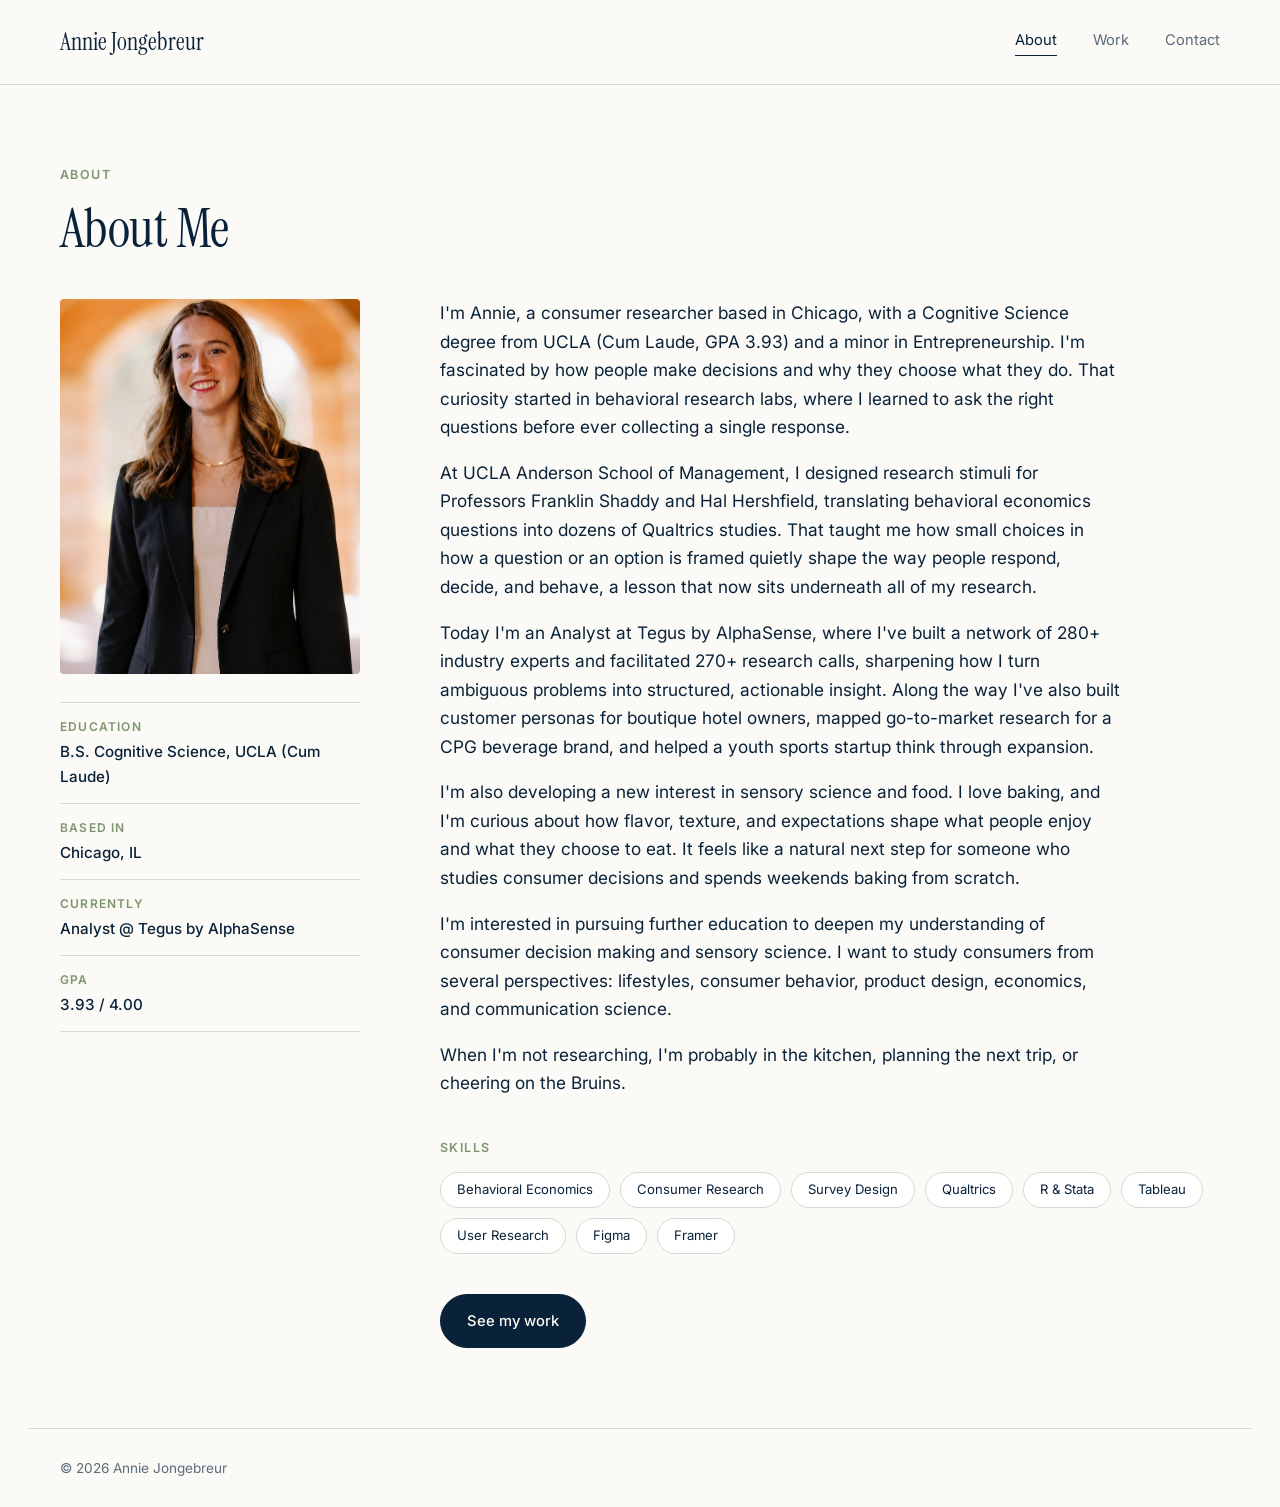
==== commit 2e5acd5c: "Add files via upload" ====
--- a/Portfolio/about.html
+++ b/Portfolio/about.html
@@ -56,24 +56,29 @@
     </div>
 
     <div class="about-copy">
-      <p>I'm Annie, a product designer and researcher based in Chicago, with a Cognitive Science degree from UCLA (Cum Laude, GPA 3.93) and a minor in Entrepreneurship. My path into design didn't start with pixels. It started in behavioral research labs, where I learned to ask the right questions before ever sketching a screen.</p>
+      <p>I'm Annie, a consumer researcher based in Chicago, with a Cognitive Science degree from UCLA (Cum Laude, GPA 3.93) and a minor in Entrepreneurship. I'm fascinated by how people make decisions and why they choose what they do. That curiosity started in behavioral research labs, where I learned to ask the right questions before ever collecting a single response.</p>
 
-      <p>At UCLA Anderson School of Management, I designed research stimuli for Professors Franklin Shaddy and Hal Hershfield, translating behavioral economics questions into dozens of Qualtrics studies. That taught me how small design choices quietly shape the way people respond, decide, and behave, a lesson that now sits underneath every interface I design.</p>
+      <p>At UCLA Anderson School of Management, I designed research stimuli for Professors Franklin Shaddy and Hal Hershfield, translating behavioral economics questions into dozens of Qualtrics studies. That taught me how small choices in how a question or an option is framed quietly shape the way people respond, decide, and behave, a lesson that now sits underneath all of my research.</p>
 
       <p>Today I'm an Analyst at Tegus by AlphaSense, where I've built a network of 280+ industry experts and facilitated 270+ research calls, sharpening how I turn ambiguous problems into structured, actionable insight. Along the way I've also built customer personas for boutique hotel owners, mapped go-to-market research for a CPG beverage brand, and helped a youth sports startup think through expansion.</p>
 
-      <p>When I'm not designing or researching, I'm probably baking something from scratch, planning the next trip, or cheering on the Bruins.</p>
+      <p>I'm also developing a new interest in sensory science and food. I love baking, and I'm curious about how flavor, texture, and expectations shape what people enjoy and what they choose to eat. It feels like a natural next step for someone who studies consumer decisions and spends weekends baking from scratch.</p>
+
+      <p>I'm interested in pursuing further education to deepen my understanding of consumer decision making and sensory science. I want to study consumers from several perspectives: lifestyles, consumer behavior, product design, economics, and communication science.</p>
+
+      <p>When I'm not researching, I'm probably in the kitchen, planning the next trip, or cheering on the Bruins.</p>
 
       <p class="section-index" style="margin-top:2.5rem;">Skills</p>
       <div class="tag-row">
-        <span class="tag">Figma</span>
-        <span class="tag">Framer</span>
-        <span class="tag">User Research</span>
+        <span class="tag">Behavioral Economics</span>
+        <span class="tag">Consumer Research</span>
         <span class="tag">Survey Design</span>
         <span class="tag">Qualtrics</span>
         <span class="tag">R &amp; Stata</span>
         <span class="tag">Tableau</span>
-        <span class="tag">Behavioral Economics</span>
+        <span class="tag">User Research</span>
+        <span class="tag">Figma</span>
+        <span class="tag">Framer</span>
       </div>
 
       <a href="index.html#work" class="btn" style="margin-top:2.5rem;">See my work</a>
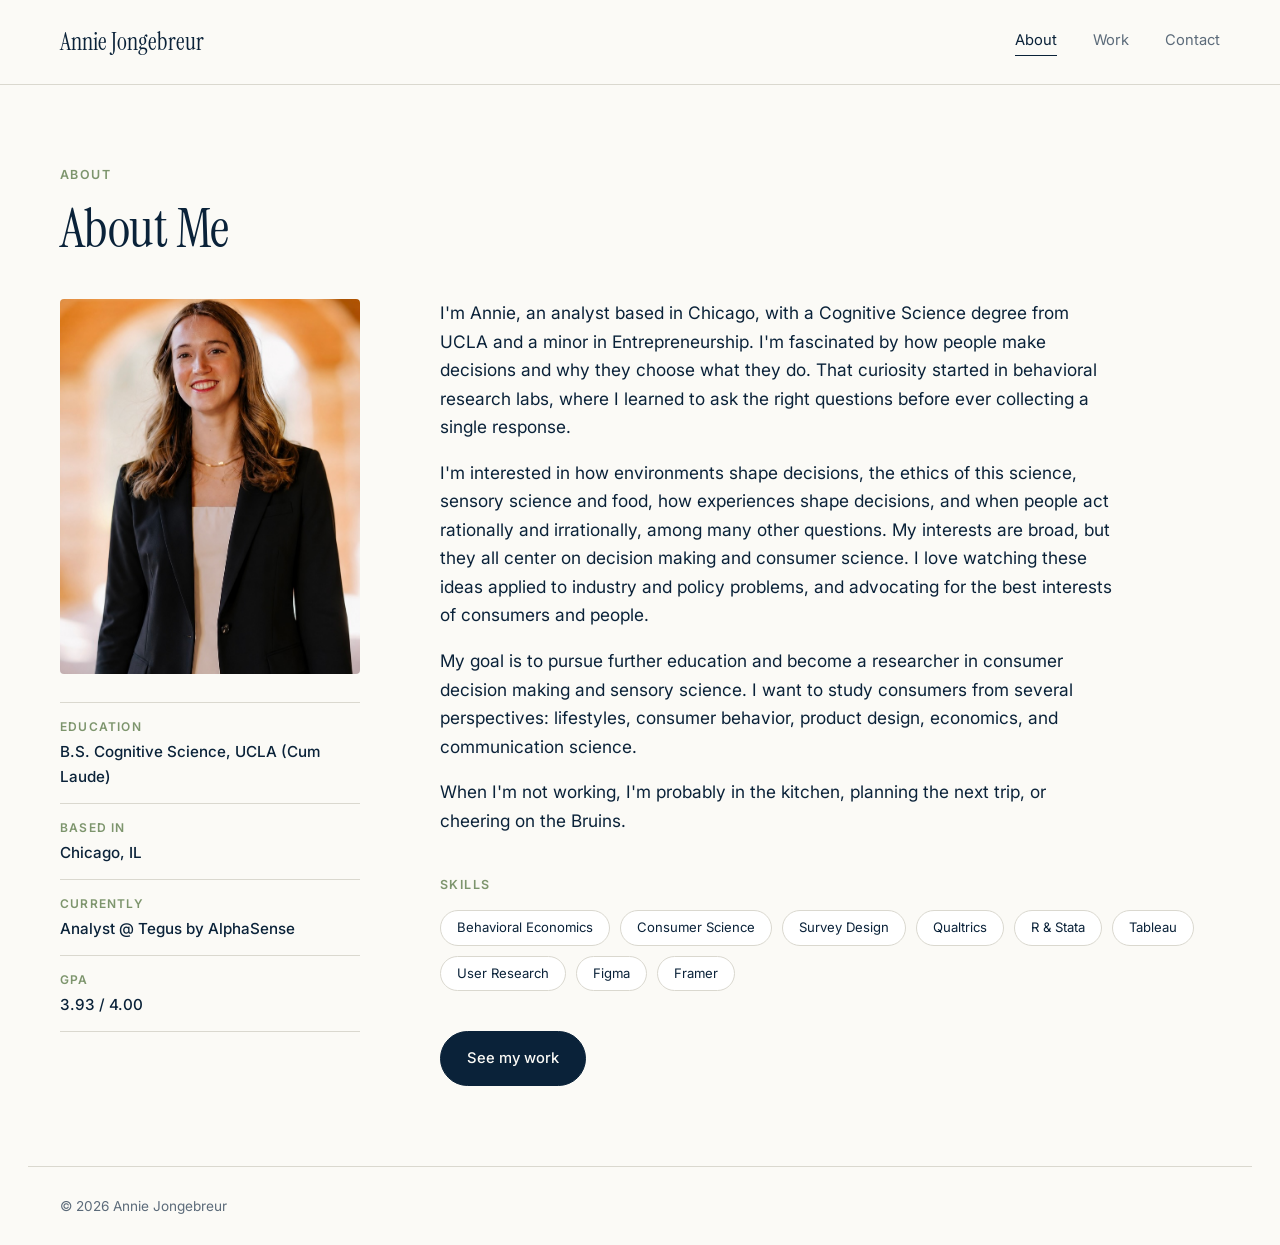
==== commit e38c5939: "Add files via upload" ====
--- a/Portfolio/about.html
+++ b/Portfolio/about.html
@@ -56,22 +56,18 @@
     </div>
 
     <div class="about-copy">
-      <p>I'm Annie, a consumer researcher based in Chicago, with a Cognitive Science degree from UCLA (Cum Laude, GPA 3.93) and a minor in Entrepreneurship. I'm fascinated by how people make decisions and why they choose what they do. That curiosity started in behavioral research labs, where I learned to ask the right questions before ever collecting a single response.</p>
+      <p>I'm Annie, an analyst based in Chicago, with a Cognitive Science degree from UCLA and a minor in Entrepreneurship. I'm fascinated by how people make decisions and why they choose what they do. That curiosity started in behavioral research labs, where I learned to ask the right questions before ever collecting a single response.</p>
 
-      <p>At UCLA Anderson School of Management, I designed research stimuli for Professors Franklin Shaddy and Hal Hershfield, translating behavioral economics questions into dozens of Qualtrics studies. That taught me how small choices in how a question or an option is framed quietly shape the way people respond, decide, and behave, a lesson that now sits underneath all of my research.</p>
+      <p>I'm interested in how environments shape decisions, the ethics of this science, sensory science and food, how experiences shape decisions, and when people act rationally and irrationally, among many other questions. My interests are broad, but they all center on decision making and consumer science. I love watching these ideas applied to industry and policy problems, and advocating for the best interests of consumers and people.</p>
 
-      <p>Today I'm an Analyst at Tegus by AlphaSense, where I've built a network of 280+ industry experts and facilitated 270+ research calls, sharpening how I turn ambiguous problems into structured, actionable insight. Along the way I've also built customer personas for boutique hotel owners, mapped go-to-market research for a CPG beverage brand, and helped a youth sports startup think through expansion.</p>
+      <p>My goal is to pursue further education and become a researcher in consumer decision making and sensory science. I want to study consumers from several perspectives: lifestyles, consumer behavior, product design, economics, and communication science.</p>
 
-      <p>I'm also developing a new interest in sensory science and food. I love baking, and I'm curious about how flavor, texture, and expectations shape what people enjoy and what they choose to eat. It feels like a natural next step for someone who studies consumer decisions and spends weekends baking from scratch.</p>
-
-      <p>I'm interested in pursuing further education to deepen my understanding of consumer decision making and sensory science. I want to study consumers from several perspectives: lifestyles, consumer behavior, product design, economics, and communication science.</p>
-
-      <p>When I'm not researching, I'm probably in the kitchen, planning the next trip, or cheering on the Bruins.</p>
+      <p>When I'm not working, I'm probably in the kitchen, planning the next trip, or cheering on the Bruins.</p>
 
       <p class="section-index" style="margin-top:2.5rem;">Skills</p>
       <div class="tag-row">
         <span class="tag">Behavioral Economics</span>
-        <span class="tag">Consumer Research</span>
+        <span class="tag">Consumer Science</span>
         <span class="tag">Survey Design</span>
         <span class="tag">Qualtrics</span>
         <span class="tag">R &amp; Stata</span>
